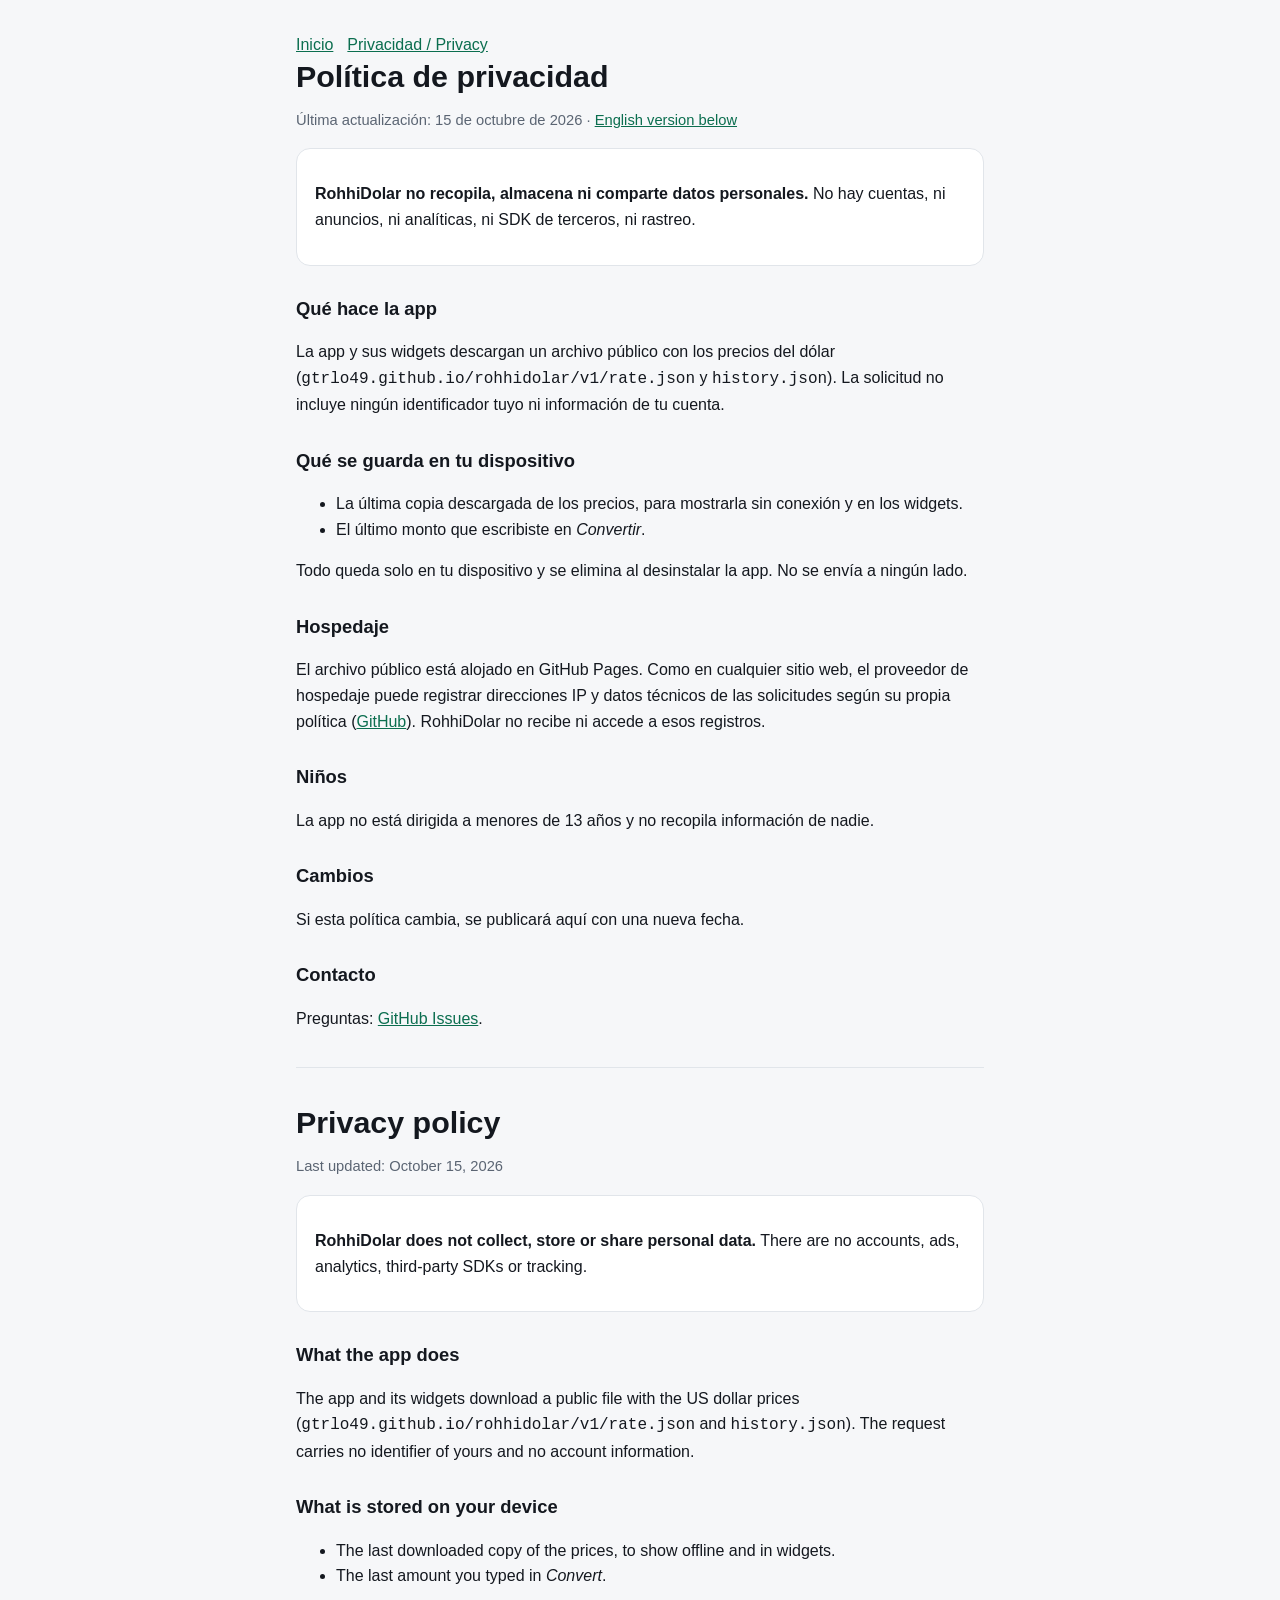
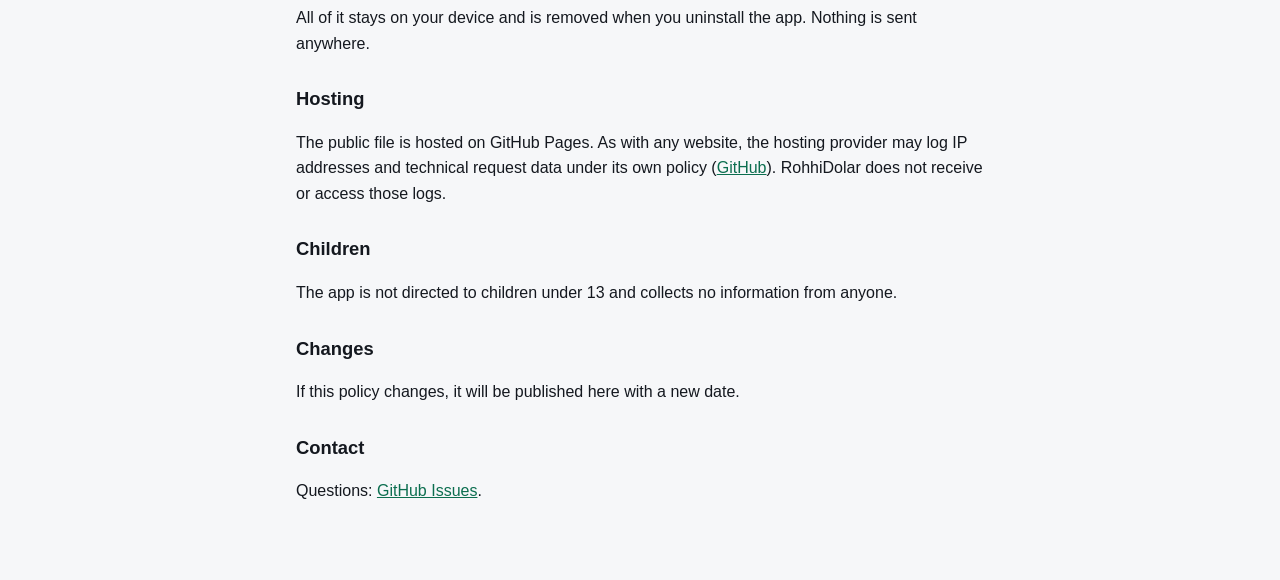
==== pages/privacy.html @ 86c87a4d "feat: publish landing page, privacy policy and JSON schemas on Pages Co-Authored-By: Claude Sonnet 5" ====
<!doctype html>
<html lang="es">
<head>
  <meta charset="utf-8">
  <meta name="viewport" content="width=device-width, initial-scale=1">
  <title>Privacidad · RohhiDolar</title>
  <meta name="description" content="Política de privacidad de RohhiDolar: no recopila datos.">
  <link rel="stylesheet" href="style.css">
</head>
<body>
<main>
  <nav><a href="./">Inicio</a><a href="privacy.html">Privacidad / Privacy</a></nav>

  <h1>Política de privacidad</h1>
  <p class="muted">Última actualización: 15 de octubre de 2026 · <a href="#en">English version below</a></p>

  <div class="card">
    <p><strong>RohhiDolar no recopila, almacena ni comparte datos personales.</strong> No hay cuentas, ni anuncios, ni analíticas, ni SDK de terceros, ni rastreo.</p>
  </div>

  <h2>Qué hace la app</h2>
  <p>La app y sus widgets descargan un archivo público con los precios del dólar (<code>gtrlo49.github.io/rohhidolar/v1/rate.json</code> y <code>history.json</code>). La solicitud no incluye ningún identificador tuyo ni información de tu cuenta.</p>

  <h2>Qué se guarda en tu dispositivo</h2>
  <ul>
    <li>La última copia descargada de los precios, para mostrarla sin conexión y en los widgets.</li>
    <li>El último monto que escribiste en <em>Convertir</em>.</li>
  </ul>
  <p>Todo queda solo en tu dispositivo y se elimina al desinstalar la app. No se envía a ningún lado.</p>

  <h2>Hospedaje</h2>
  <p>El archivo público está alojado en GitHub Pages. Como en cualquier sitio web, el proveedor de hospedaje puede registrar direcciones IP y datos técnicos de las solicitudes según su propia política (<a href="https://docs.github.com/site-policy/privacy-policies/github-general-privacy-statement">GitHub</a>). RohhiDolar no recibe ni accede a esos registros.</p>

  <h2>Niños</h2>
  <p>La app no está dirigida a menores de 13 años y no recopila información de nadie.</p>

  <h2>Cambios</h2>
  <p>Si esta política cambia, se publicará aquí con una nueva fecha.</p>

  <h2>Contacto</h2>
  <p>Preguntas: <a href="https://github.com/gtrlo49/rohhidolar/issues">GitHub Issues</a>.</p>

  <hr id="en">

  <h1>Privacy policy</h1>
  <p class="muted">Last updated: October 15, 2026</p>

  <div class="card">
    <p><strong>RohhiDolar does not collect, store or share personal data.</strong> There are no accounts, ads, analytics, third-party SDKs or tracking.</p>
  </div>

  <h2>What the app does</h2>
  <p>The app and its widgets download a public file with the US dollar prices (<code>gtrlo49.github.io/rohhidolar/v1/rate.json</code> and <code>history.json</code>). The request carries no identifier of yours and no account information.</p>

  <h2>What is stored on your device</h2>
  <ul>
    <li>The last downloaded copy of the prices, to show offline and in widgets.</li>
    <li>The last amount you typed in <em>Convert</em>.</li>
  </ul>
  <p>All of it stays on your device and is removed when you uninstall the app. Nothing is sent anywhere.</p>

  <h2>Hosting</h2>
  <p>The public file is hosted on GitHub Pages. As with any website, the hosting provider may log IP addresses and technical request data under its own policy (<a href="https://docs.github.com/site-policy/privacy-policies/github-general-privacy-statement">GitHub</a>). RohhiDolar does not receive or access those logs.</p>

  <h2>Children</h2>
  <p>The app is not directed to children under 13 and collects no information from anyone.</p>

  <h2>Changes</h2>
  <p>If this policy changes, it will be published here with a new date.</p>

  <h2>Contact</h2>
  <p>Questions: <a href="https://github.com/gtrlo49/rohhidolar/issues">GitHub Issues</a>.</p>
</main>
</body>
</html>
---- pages/style.css ----
:root {
  --bg: #f6f7f9;
  --card: #ffffff;
  --text: #14181f;
  --muted: #5b6573;
  --accent: #0b6e4f;
  --border: #e1e5ea;
}
@media (prefers-color-scheme: dark) {
  :root {
    --bg: #0f1216;
    --card: #181c22;
    --text: #eef1f5;
    --muted: #9aa5b4;
    --accent: #3ccf9b;
    --border: #2a303a;
  }
}
* { box-sizing: border-box; }
body {
  margin: 0;
  background: var(--bg);
  color: var(--text);
  font: 16px/1.6 -apple-system, BlinkMacSystemFont, "Segoe UI", Roboto, sans-serif;
}
main { max-width: 720px; margin: 0 auto; padding: 32px 16px 64px; }
h1 { font-size: 1.9rem; line-height: 1.2; margin: 0 0 4px; }
h2 { font-size: 1.15rem; margin: 28px 0 6px; }
p, li { color: var(--text); }
.muted { color: var(--muted); font-size: .92rem; }
a { color: var(--accent); }
.card {
  background: var(--card);
  border: 1px solid var(--border);
  border-radius: 14px;
  padding: 16px 18px;
  margin: 16px 0;
}
nav a { margin-right: 14px; }
hr { border: 0; border-top: 1px solid var(--border); margin: 36px 0; }
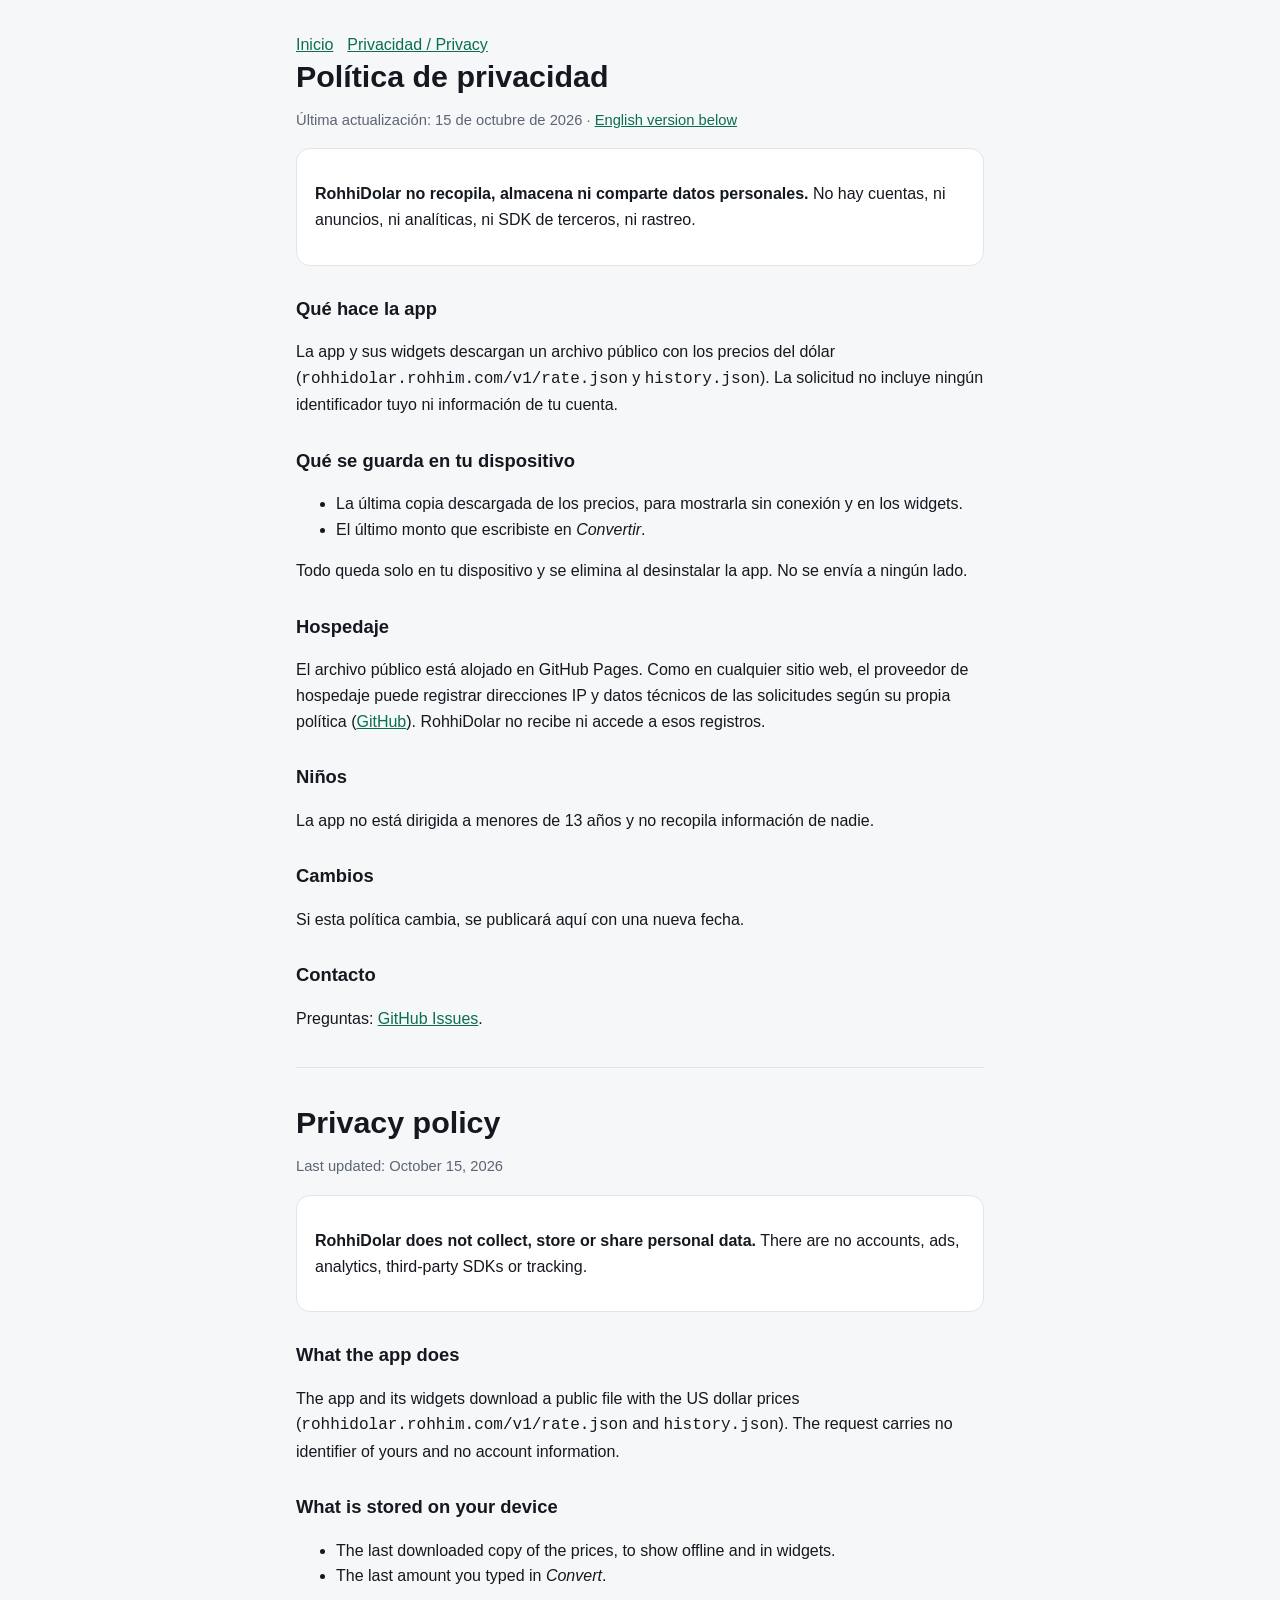
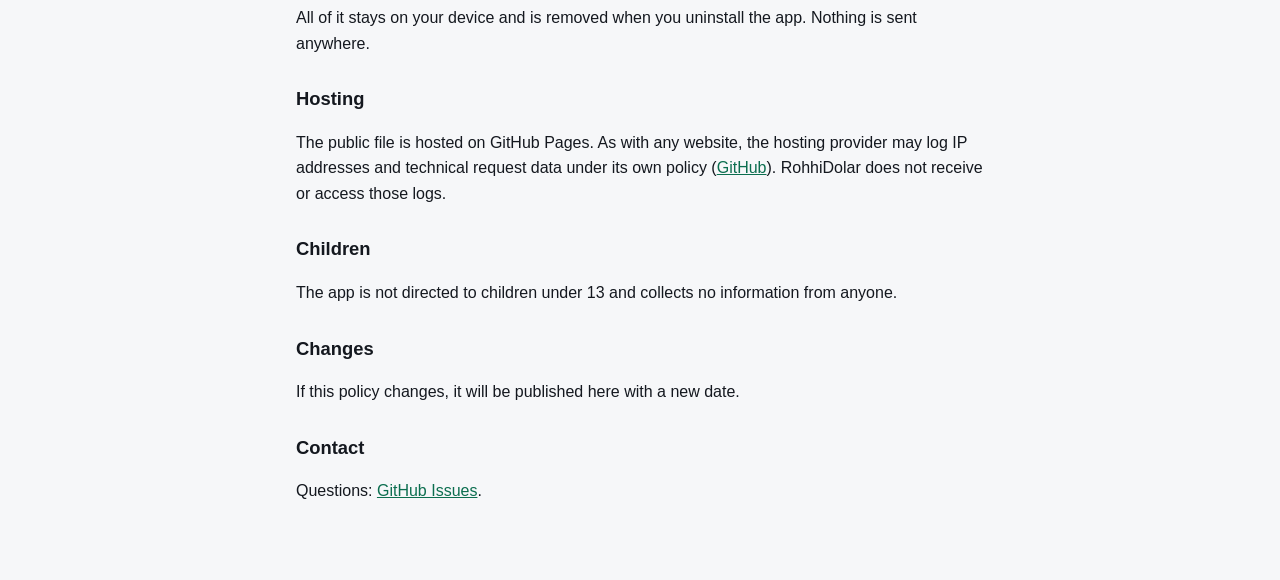
==== commit 685eff15: "chore: use the custom domain rohhidolar.rohhim.com (schema ids, privacy page) Co-Authored-By: Claude" ====
--- a/pages/privacy.html
+++ b/pages/privacy.html
@@ -19,7 +19,7 @@
   </div>
 
   <h2>Qué hace la app</h2>
-  <p>La app y sus widgets descargan un archivo público con los precios del dólar (<code>gtrlo49.github.io/rohhidolar/v1/rate.json</code> y <code>history.json</code>). La solicitud no incluye ningún identificador tuyo ni información de tu cuenta.</p>
+  <p>La app y sus widgets descargan un archivo público con los precios del dólar (<code>rohhidolar.rohhim.com/v1/rate.json</code> y <code>history.json</code>). La solicitud no incluye ningún identificador tuyo ni información de tu cuenta.</p>
 
   <h2>Qué se guarda en tu dispositivo</h2>
   <ul>
@@ -50,7 +50,7 @@
   </div>
 
   <h2>What the app does</h2>
-  <p>The app and its widgets download a public file with the US dollar prices (<code>gtrlo49.github.io/rohhidolar/v1/rate.json</code> and <code>history.json</code>). The request carries no identifier of yours and no account information.</p>
+  <p>The app and its widgets download a public file with the US dollar prices (<code>rohhidolar.rohhim.com/v1/rate.json</code> and <code>history.json</code>). The request carries no identifier of yours and no account information.</p>
 
   <h2>What is stored on your device</h2>
   <ul>
